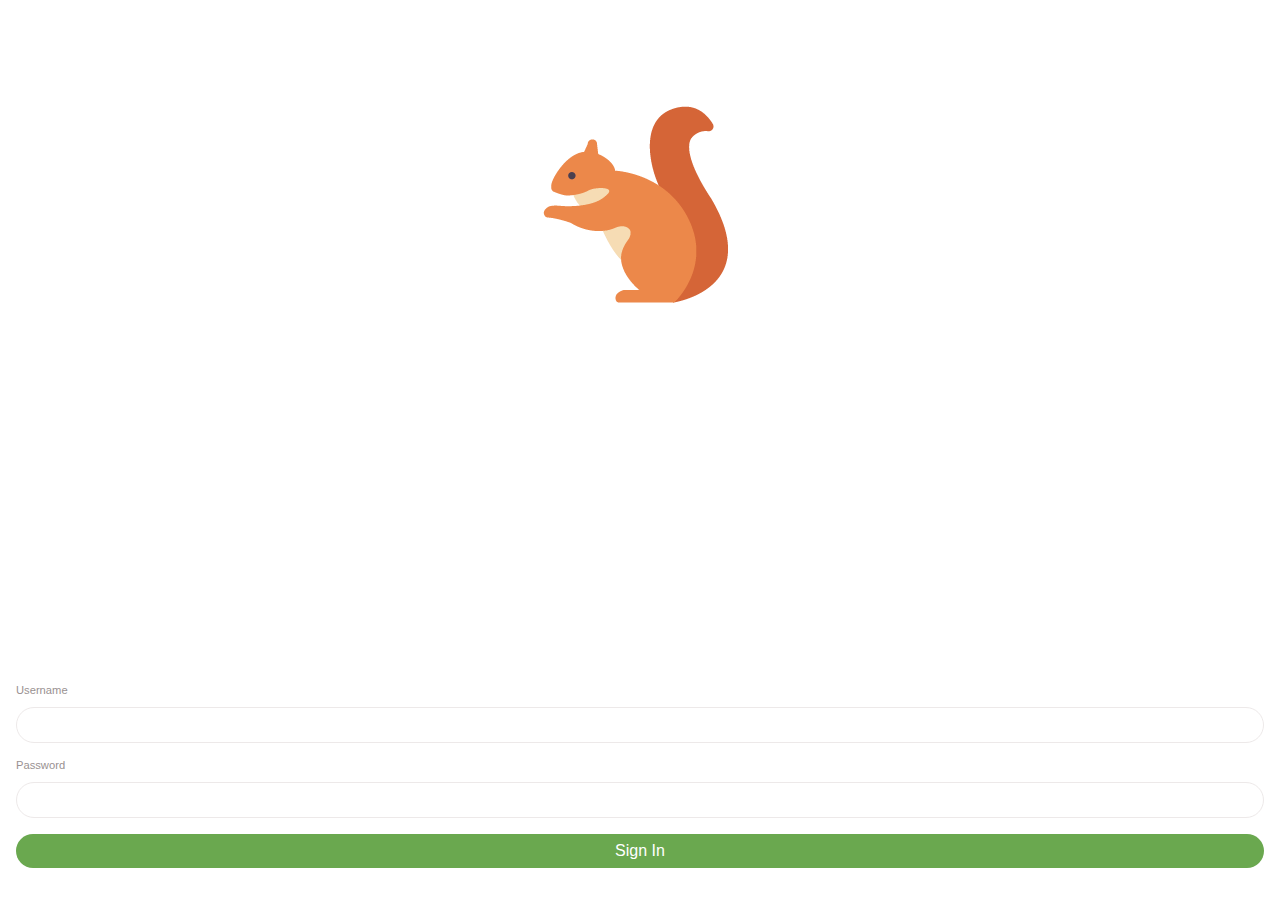
==== kim.hyunsoo/Midterm/index.html @ 4f93d324 "update" ====
<!DOCTYPE html>
<html lang="en">
<head>
   <meta charset="UTF-8">
   <meta name="viewport" content="width=device-width, initial-scale=1.0">
   <title>Squirrel Tracker</title>

   <link rel="stylesheet" href="lib/css/jquery.mobile.structure-1.4.5.min.css">
   <link rel="stylesheet" href="css/app.css">

   <script src="lib/js/jquery-2.2.4.min.js"></script>

   <script src="js/app.js"></script>

   <script src="lib/js/jquery.mobile-1.4.5.min.js"></script>
</head>
<body>


   <section data-role="page" id="signin-page">
      <div data-role="main" class="display-flex flex-vertical">
         <div class="logo">
               <img src="images/logo.png" alt="">
         </div>
         <div class="flex-stretch"></div>
         <div class="flex-none">
            <form class="form" id="signin-form" data-ajax="false" style="padding:1em">
               <div class="form-control">
                  <label for="signin-username" class="form-label">Username</label>
                  <input class="form-input" type="text" id="signin-username" data-role="none">
               </div>
               <div class="form-control">
                  <label for="signin-password" class="form-label">Password</label>
                  <input class="form-input" type="password" id="signin-password" data-role="none">
               </div>
               <div class="form-control">
                  <a href="#recent-page" class="form-button">Sign In</a>
               </div>
            </form>
         </div>
      </div>
   </section>


   <section data-role="page" id="recent-page">
      <div data-role="main">
         MAP!
      </div>
      <footer data-role="footer">
         <a href="#recent-page">Recent</a>
         <a href="#list-page">List</a>
         <a href="#user-profile-page">Profile</a>
      </footer>
   </section>


   <section data-role="page" id="list-page">
      <header data-role="header">
         <h1>Search</h1>
      </header>
      <div data-role="main">
         <!-- ul>li*10>a[href=#animal-profile-page]>{Animal $} -->
         <ul>
            <li><a href="#animal-profile-page">Animal 1</a></li>
            <li><a href="#animal-profile-page">Animal 2</a></li>
            <li><a href="#animal-profile-page">Animal 3</a></li>
            <li><a href="#animal-profile-page">Animal 4</a></li>
            <li><a href="#animal-profile-page">Animal 5</a></li>
            <li><a href="#animal-profile-page">Animal 6</a></li>
            <li><a href="#animal-profile-page">Animal 7</a></li>
            <li><a href="#animal-profile-page">Animal 8</a></li>
            <li><a href="#animal-profile-page">Animal 9</a></li>
            <li><a href="#animal-profile-page">Animal 10</a></li>
         </ul>
      </div>
      <footer data-role="footer">
         <a href="#recent-page">Recent</a>
         <a href="#list-page">List</a>
         <a href="#user-profile-page">Profile</a>
      </footer>
   </section>


   <section data-role="page" id="user-profile-page">
      <div data-role="main">
         Profile
         <p>
            <a href="#signin-page">Sign Out</a>
         </p>
      </div>
      <footer data-role="footer">
         <a href="#recent-page">Recent</a>
         <a href="#list-page">List</a>
         <a href="#user-profile-page">Profile</a>
      </footer>
   </section>


   <section data-role="page" id="animal-profile-page">
      <header data-role="header">
         <h1>Search</h1>
         <a href="#" data-rel="back">Back</a>
      </header>
      <div data-role="main">
         Animal Profile
      </div>
   </section>

</body>
</html>
---- kim.hyunsoo/Midterm/css/app.css ----
/* CSS RESET */

*, *::after, *::before {
   box-sizing:border-box;
}

:root {
   --font-sans:Helvetica, Arial, sans-serif;
   --font-serif:Cambria, Georgia, serif;


   --color-neutral-light:#ede9e9;
   --color-neutral-medium:#999191;
   --color-neutral-dark:#343030;

   --color-main-light:#e5f1f2;
   --color-main-medium:#4ba0a8;
   --color-main-dark:#0a4349;

   --color-white:#fff;
   --color-black:#111;

   --color-neutral-green:#6aa84f;
  --color-neutral-orange:#ff9f6f;

   --header-height:3rem;
}

body {
   margin:0;
   font-size:100%;
   font-family:var(--font-sans);
}

h1,
h2,
h3,
h4,
h5,
h6 {
   font-family:var(--font-sans);
}

a {
   color:inherit;
   text-decoration:none;
   font-weight:bold;
}
a:hover {
   text-decoration: underline;
}





/* Layout Classes */
.hidden { display:none; }

.display-flex { display:flex; }
.display-block { display:block; }
.display-inline-flex { display:inline-flex; }
.display-inline-block { display:inline-block; }

.flex-stretch { flex:1 1 auto; }
.flex-none { flex:none; }

.flex-align-center { align-items:center; }
.flex-justify-center { justify-content:center; }
.flex-vertical { flex-direction:column; }






/* PAGE ELEMENTS */
[data-role="page"].ui-page-active {
   display:flex;
   flex-direction:column;
}
[data-role="main"] {
   flex: 1 1 100%;
}
[data-role="footer"],
[data-role="header"] {
   flex: none;
   height: var(--header-height);
   line-height: var(--header-height);
   border-width:0;
   background-color: var(--color-white);
   box-shadow:0 0 5px rgba(0,0,0,0.2);
   position:relative;
   overflow:hidden;
}

.ui-header .ui-title {
   position:absolute;
   top:0;
   left:0;
   width:100%;
   height:100%;
   text-align:center;
   margin:0;
   font-size:1rem;
   padding:0;
}


/* logo */
.logo {
  margin-left: auto;
  margin-right: auto;
  padding: 100px;

}




/* FORM ELEMENTS */
.form-control {
    margin: 1em 0;
}
.ui-mobile .form-label {
    margin: 1em 0;
    font-size: 0.7em;
    color: var(--color-neutral-medium);
}
.form-input {
    width: 100%;
    display: inline-block;
    border: 1px solid var(--color-neutral-light);
    margin: 0;
    padding: 0.5em 1em;
    border-radius: 1.3em;
    outline: 0;
    font:inherit;
}
.form-button {
    margin: 0;
    padding: 0.5em 1em;
    border-radius: 1.3em;
    border-width:0;
    background-color:var(--color-neutral-green);
    outline: 0;
    width: 100%;
    display: inline-block;
    font:inherit;
    text-align:center;
    cursor:pointer;
    color:white;
}
.form-button:hover {
   text-decoration:none;
   background-color:var(--color-neutral-white);
   color: black;
}
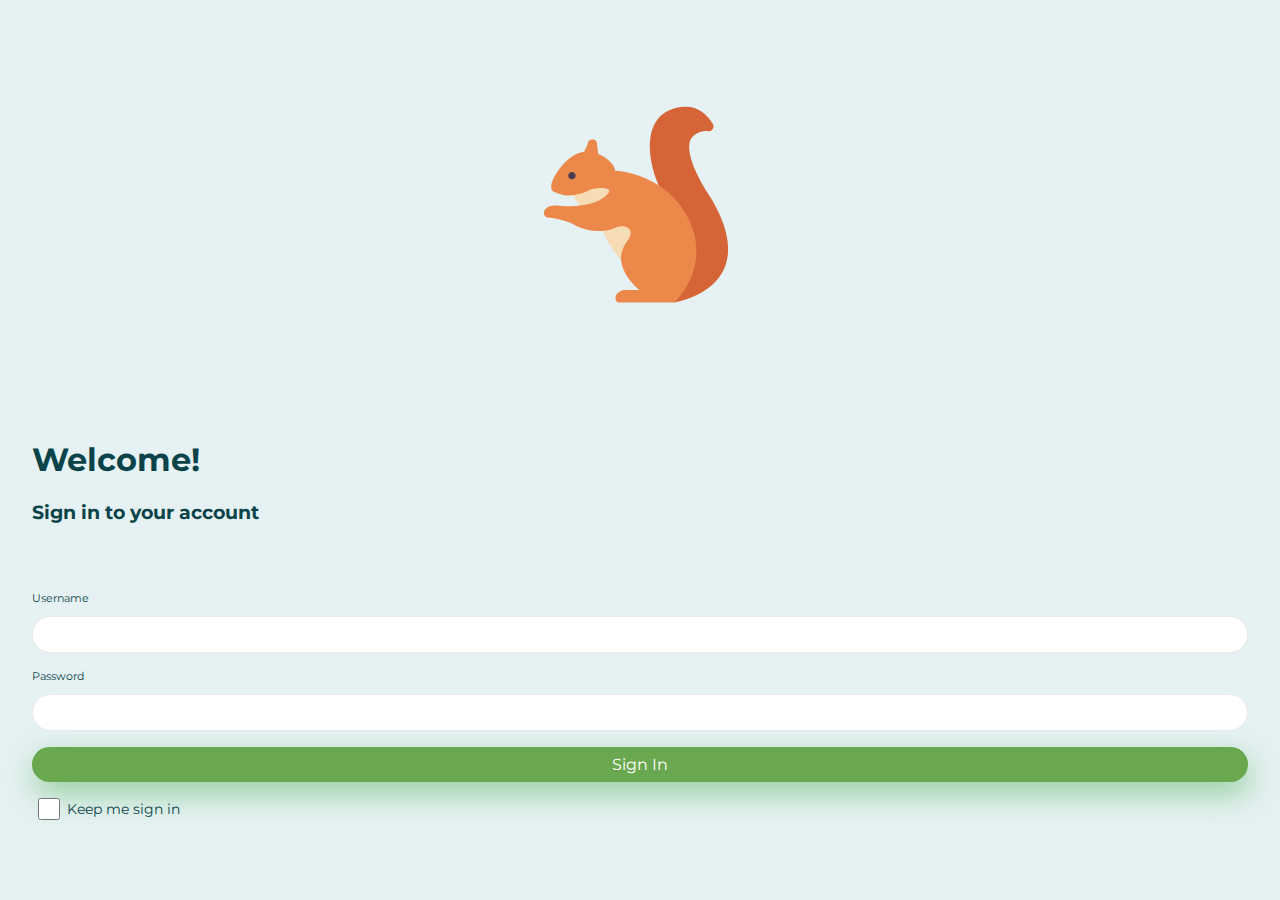
==== commit 3a17d220: "Midterm" ====
--- a/kim.hyunsoo/Midterm/index.html
+++ b/kim.hyunsoo/Midterm/index.html
@@ -10,101 +10,426 @@
 
    <script src="lib/js/jquery-2.2.4.min.js"></script>
 
+   <script src="js/signin.js"></script>
    <script src="js/app.js"></script>
 
    <script src="lib/js/jquery.mobile-1.4.5.min.js"></script>
 </head>
 <body>
 
-
+   <!--SIGNI-IN SECTION -->
    <section data-role="page" id="signin-page">
+      <div data-role="main" class="display-flex flex-vertical" style="background: var(--color-main-light);">
+         <div class="logo">
+               <img src="images/logo.png" alt="">
+         </div>
+         <div class="flex-stretch"></div>
+         <div class="flex-none">
+            <div class="welcome">
+               <h1>Welcome!</h1>
+               <h3>Sign in to your account</h3>
+            </div>
+
+            <form class="form" id="signin-form" data-ajax="false" style="padding:2em">
+               <div class="form-control">
+                  <label for="signin-username" class="form-label">Username</label>
+                  <input class="form-input" type="text" id="signin-username" data-role="none">
+               </div>
+               <div class="form-control">
+                  <label for="signin-password" class="form-label">Password</label>
+                  <input class="form-input" type="password" id="signin-password" data-role="none">
+               </div>
+               <div class="form-control">
+                   <input type="submit" class="form-button" value="Sign In" data-role="none">
+                   <label class="keep">Keep me sign in
+                     <input type="checkbox">
+                   </label>
+               </div>
+            </form>
+            <div class="register">
+               <p>Don't have an account? <a href="#register-page">Track Now!</a></p>
+            </div>
+
+
+         </div>
+      </div>
+   </section>
+
+   <!--SIGNI-UP SECTION -->
+      <section data-role="page" id="register-page">
+
+      <div id="triangle-left"></div>
+      
       <div data-role="main" class="display-flex flex-vertical">
          <div class="logo">
-               <img src="images/logo.png" alt="">
-         </div>
+            <img src="images/logo-c.png" alt="">
+         </div>
+
          <div class="flex-stretch"></div>
+
          <div class="flex-none">
-            <form class="form" id="signin-form" data-ajax="false" style="padding:1em">
+            <div class="welcome">
+               <h1>Welcome!</h1>
+               <h3>Please register your account</h3>
+            </div>
+
+            <form action="" id="signin-form" data-ajax="false" class="form" style="padding: 1em">
                <div class="form-control">
                   <label for="signin-username" class="form-label">Username</label>
                   <input class="form-input" type="text" id="signin-username" data-role="none">
+               </div>
+               <div class="form-control">
+                  <label for="signin-email" class="form-label">Email</label>
+                  <input class="form-input" type="text" id="signin-email" data-role="none">
                </div>
                <div class="form-control">
                   <label for="signin-password" class="form-label">Password</label>
                   <input class="form-input" type="password" id="signin-password" data-role="none">
                </div>
-               <div class="form-control">
-                  <a href="#recent-page" class="form-button">Sign In</a>
+               <div class="form-control" style=" margin: 1.5em 0;">
+                  <a href="#recent-page" class="form-button signin-button">Save</a>
+                  <label class="keep">Keep me sign in
+                     <input type="checkbox">
+                  </label>
                </div>
             </form>
-         </div>
-      </div>
-   </section>
-
-
+
+            <div class="register">
+               <p>Already have an account? <a href="#signin-page">Sign in!</a></p>
+            </div>
+         </div>
+      </div>
+   </section>
+
+
+
+   <!-- MAP SECTION -->
    <section data-role="page" id="recent-page">
-      <div data-role="main">
-         MAP!
-      </div>
-      <footer data-role="footer">
-         <a href="#recent-page">Recent</a>
-         <a href="#list-page">List</a>
-         <a href="#user-profile-page">Profile</a>
-      </footer>
-   </section>
-
-
+      <div data-role="main"></div>
+      <footer data-role="footer" data-template="#footer-template"></footer>
+   </section>
+
+   <!-- LIST SECTION -->
    <section data-role="page" id="list-page">
       <header data-role="header">
-         <h1>Search</h1>
+         <h1>My List</h1>
+         <ul>
+            <li class="flex-stretch"></li>
+            <li>
+               <a href="#add-new-page">
+                  <img src="images/add.png" alt="" style="width:25px; padding-top: 10px">
+               </a>
+            </li>
+         </ul>
       </header>
+
       <div data-role="main">
-         <!-- ul>li*10>a[href=#animal-profile-page]>{Animal $} -->
+         <div class="search">
+            <form>
+               <input type="search" placeholder="Search">
+            </form>
+
+         <!-- Question: display sort and filter -->
+            <div class="sort">
+               <select>
+                  <option value="1">Newest</option>
+                  <option value="2">Oldest</option>
+                  <option value="3">Alphabet</option>
+               </select>
+               <select>
+                  <option value="1">Name</option>
+                  <option value="2">Type</option>
+                  <option value="3">Location</option>
+               </select>
+            </div>
+         </div>
+            
+       
+
+         <div class="overscroll">
+            <ul>
+               <li>
+                  <a href="#vehicle-profile-page" style="display: flex; position: relative;">
+                     <img src="images/logo.png">
+                     <div class="list-item-text">
+                        <h3>Name:</h3>
+                        <p>Personality:</p>
+                        <p>Location:</p>
+                     </div>
+                     <img src="images/like.png" style="width: 9%; position: absolute; right: 4%;">
+                  </a>
+               </li>
+               <li>
+                  <a href="#vehicle-profile-page" style="display: flex; position: relative;">
+                     <img src="images/logo.png">
+                     <div class="list-item-text">
+                        <h3>Name:</h3>
+                        <p>Personality:</p>
+                        <p>Location:</p>
+                     </div>
+                     <img src="images/like.png" style="width: 9%; position: absolute; right: 4%;">
+                  </a>
+               </li>
+               <li>
+                  <a href="#vehicle-profile-page" style="display: flex; position: relative;">
+                     <img src="images/logo.png">
+                     <div class="list-item-text">
+                        <h3>Name:</h3>
+                        <p>Personality:</p>
+                        <p>Location:</p>
+                     </div>
+                     <img src="images/like.png" style="width: 9%; position: absolute; right: 4%;">
+                  </a>
+               </li>
+               <li>
+                  <a href="#vehicle-profile-page" style="display: flex; position: relative;">
+                     <img src="images/logo.png">
+                     <div class="list-item-text">
+                        <h3>Name:</h3>
+                        <p>Personality:</p>
+                        <p>Location:</p>
+                     </div>
+                     <img src="images/like.png" style="width: 9%; position: absolute; right: 4%;">
+                  </a>
+               </li>
+               <li>
+                  <a href="#vehicle-profile-page" style="display: flex; position: relative;">
+                     <img src="images/logo.png">
+                     <div class="list-item-text">
+                        <h3>Name:</h3>
+                        <p>Personality:</p>
+                        <p>Location:</p>
+                     </div>
+                     <img src="images/like.png" style="width: 9%; position: absolute; right: 4%;">
+                  </a>
+               </li>
+               <li>
+                  <a href="#vehicle-profile-page" style="display: flex; position: relative;">
+                     <img src="images/logo.png">
+                     <div class="list-item-text">
+                        <h3>Name:</h3>
+                        <p>Personality:</p>
+                        <p>Location:</p>
+                     </div>
+                     <img src="images/like.png" style="width: 9%; position: absolute; right: 4%;">
+                  </a>
+               </li>
+               <li>
+                  <a href="#vehicle-profile-page" style="display: flex; position: relative;">
+                     <img src="images/logo.png">
+                     <div class="list-item-text">
+                        <h3>Name:</h3>
+                        <p>Personality:</p>
+                        <p>Location:</p>
+                     </div>
+                     <img src="images/like.png" style="width: 9%; position: absolute; right: 4%;">
+                  </a>
+               </li>
+               <li>
+                  <a href="#vehicle-profile-page" style="display: flex; position: relative;">
+                     <img src="images/logo.png">
+                     <div class="list-item-text">
+                        <h3>Name:</h3>
+                        <p>Personality:</p>
+                        <p>Location:</p>
+                     </div>
+                     <img src="images/like.png" style="width: 9%; position: absolute; right: 4%;">
+                  </a>
+               </li>
+               
+            </ul>
+         </div>
+      </div>
+
+      <footer data-role="footer" data-template="#footer-template"></footer>
+   </section>
+
+   <!-- USER PROFILE SECTION -->
+   <section data-role="page" id="user-profile-page">
+       <header data-role="header" style="height: 20vh; border-bottom-left-radius: 30px; border-bottom-right-radius: 30px;">
+         <h1>Profile</h1>
          <ul>
-            <li><a href="#animal-profile-page">Animal 1</a></li>
-            <li><a href="#animal-profile-page">Animal 2</a></li>
-            <li><a href="#animal-profile-page">Animal 3</a></li>
-            <li><a href="#animal-profile-page">Animal 4</a></li>
-            <li><a href="#animal-profile-page">Animal 5</a></li>
-            <li><a href="#animal-profile-page">Animal 6</a></li>
-            <li><a href="#animal-profile-page">Animal 7</a></li>
-            <li><a href="#animal-profile-page">Animal 8</a></li>
-            <li><a href="#animal-profile-page">Animal 9</a></li>
-            <li><a href="#animal-profile-page">Animal 10</a></li>
+            <li class="flex-stretch"></li>
+            <li>
+               <a href="#" class="js-logout">
+                  <img src="images/edit.png" alt="">
+               </a>
+            </li>
          </ul>
-      </div>
-      <footer data-role="footer">
-         <a href="#recent-page">Recent</a>
-         <a href="#list-page">List</a>
-         <a href="#user-profile-page">Profile</a>
-      </footer>
-   </section>
-
-
-   <section data-role="page" id="user-profile-page">
+      </header>
+
       <div data-role="main">
-         Profile
-         <p>
-            <a href="#signin-page">Sign Out</a>
-         </p>
-      </div>
-      <footer data-role="footer">
-         <a href="#recent-page">Recent</a>
-         <a href="#list-page">List</a>
-         <a href="#user-profile-page">Profile</a>
-      </footer>
-   </section>
-
-
-   <section data-role="page" id="animal-profile-page">
-      <header data-role="header">
-         <h1>Search</h1>
-         <a href="#" data-rel="back">Back</a>
+
+         <div class="profile-username">Username</div>
+         <hr>
+
+         <div class="overscroll">
+            <div class="display-data">
+               <div class="display-number">
+                  <p>230</p>
+                  <p>50</p>
+               </div>
+               <div class="display-text">
+                  <p>Squirrel</p>
+                  <p>Likes</p>
+               </div>
+            </div>
+
+            <form action="" id="profile-form" data-ajax="false" class="form">
+               <div class="form-control">
+                  <label for="signin-username" class="form-label">First Name</label>
+                  <input class="form-input" type="text" id="signin-username" data-role="none">
+               </div>
+               <div class="form-control">
+                  <label for="signin-username" class="form-label">Last Name</label>
+                  <input class="form-input" type="text" id="signin-username" data-role="none">
+               </div>
+               <div class="form-control">
+                  <label for="signin-email" class="form-label">Email</label>
+                  <input class="form-input" type="email" id="signin-email" data-role="none">
+               </div>
+               <div class="form-control">
+                  <label for="signin-password" class="form-label">Password</label>
+                  <input class="form-input" type="password" id="signin-password" data-role="none">
+               </div>
+               <div class="form-control" style=" margin: 1.5em 0;">
+                  <a href="#profile-page" class="form-button signin-button" style="float: none; margin: 0 auto; margin-bottom: 10vh;">Save</a>
+               </div>
+            </form>
+         </div>
+      </div>
+
+      <footer data-role="footer" data-template="#footer-template"></footer>
+   </section>
+
+   <!-- SQUIRREL PROFILE SECTION -->
+   <section data-role="page" id="vehicle-profile-page">
+      <header data-role="header" style="height: 17vh; border-bottom-left-radius: 30px; border-bottom-right-radius: 30px;">
+            <!-- <a href="#" data-rel="back">Back</a> -->
+         <h1>Squirrel Detail</h1>
+         <ul>
+            <li>
+               <a href="#" data-rel="back">
+                  <img src="images/back.png" alt="" style="width:28px; padding-top: 10px">
+               </a>
+            </li>
+            <li class="flex-stretch"></li>
+         </ul>
       </header>
+
       <div data-role="main">
-         Animal Profile
-      </div>
-   </section>
+         <div class="overscroll">
+
+            <div class="profile-username">Name</div>
+            <!-- <a href="">
+               <img src="img/trash.png" style="padding-top: 3vh; width: 25%;">
+            </a> -->
+            <!-- <ul>
+               <li class="flex-stretch"></li>
+               <li>
+                  <a href="">
+                     <img src="img/trash.png">
+                  </a>
+               </li>
+            </ul> -->
+            
+            <hr>
+         <!--  <ul>
+               <li><img src="img/like.png" alt="" style="height: 50%; align-self: baseline;"></li>
+               <li><a href=""><img src="img/edit.png" alt=""></a></li>
+            </ul> -->
+
+            <div class="display-data">
+               <div class="display-number">
+                  <img src="images/like.png" alt="">
+                  <a href="#add-new-page">
+                     <!-- <img src="img/edit.png" alt=""> -->
+                     Edit
+                  </a>
+               </div>
+            </div>
+
+            <form action="" id="profile-form" data-ajax="false" class="form">
+               <div class="form-control">
+                  <label for="signin-username" class="form-label">Make</label>
+                  <input class="form-input" type="text" id="signin-username" data-role="none">
+               </div>
+               <div class="form-control">
+                  <label for="signin-username" class="form-label">Type</label>
+                  <input class="form-input" type="text" id="signin-username" data-role="none">
+               </div>
+               <div class="form-control">
+                  <label for="signin-username" class="form-label">Location</label>
+                  <input class="form-input" type="text" id="signin-username" data-role="none">
+               </div>
+            </form>
+         </div>
+      </div>
+   </section>
+
+   <!-- ADD NEW SECTION -->
+   <section data-role="page" id="add-new-page">
+      <header data-role="header" style="height: 17vh; border-bottom-left-radius: 30px; border-bottom-right-radius: 30px;">
+         <h1>Squirrel Detail</h1>
+         <ul>
+            <li>
+               <a href="#" data-rel="back">
+                  <img src="images/back.png" alt="" style="width: 28px;padding-top: 10px;">
+               </a>
+            </li>
+            <li class="flex-stretch"></li>
+         </ul>
+      </header>
+
+      <div data-role="main">
+         <form action="" id="profile-form" data-ajax="false" class="form">
+            <div class="form-control">
+               <label for="model" class="form-label">Name</label>
+               <input class="form-input" type="text" id="model" data-role="none">
+            </div>
+            <div class="form-control">
+               <label for="make" class="form-label">Make</label>
+               <input class="form-input" type="text" id="make" data-role="none">
+            </div>
+            <div class="form-control">
+               <label for="vehicle-type" class="form-label">Type</label>
+               <select class="form-input" type="text" id="vehicle-type" data-role="none">
+                  <option value="1">Tree squirrel</option>
+                  <option value="2">Ground squirrel</option>
+                  <option value="3">Chipmunk</option>
+                  <option value="3">Flying squirrel</option>
+               </select>
+            </div>
+            <div class="form-control">
+               <label for="locatioin" class="form-label">Location</label>
+               <input class="form-input" type="text" id="locatioin" data-role="none">
+            </div>
+         
+            <div class="form-control" style=" margin: 1.5em 0;">
+               <a href="#vehicle-profile-page" class="form-button signin-button" style="float: none; margin: 0 auto;">Save</a>
+            </div>
+         </form>
+      </div>
+   </section>
+
+   <script type="text/template" id="footer-template">
+      <ul>
+         <li><a href="#recent-page">
+            <img src="images/pin.png" alt=""></a>
+         </li>
+         <li><a href="#list-page">
+            <img src="images/home.png" alt=""></a>
+         </li>
+         <li><a href="#user-profile-page">
+            <img src="images/profile.png" alt=""></a>
+         </li>
+      </ul>
+   </script>
+
+
+
+
+   
 
 </body>
 </html>--- a/kim.hyunsoo/Midterm/css/app.css
+++ b/kim.hyunsoo/Midterm/css/app.css
@@ -1,12 +1,13 @@
 /* CSS RESET */
+@import url('https://fonts.googleapis.com/css2?family=Cabin:ital,wght@0,400;0,500;0,600;0,700;1,400;1,500;1,600;1,700&family=Montserrat:ital,wght@0,100;0,200;0,300;0,400;0,500;0,600;0,700;0,800;0,900;1,100;1,200;1,300;1,400;1,500;1,600;1,700;1,800;1,900&family=Roboto&display=swap');
 
 *, *::after, *::before {
    box-sizing:border-box;
 }
 
 :root {
-   --font-sans:Helvetica, Arial, sans-serif;
-   --font-serif:Cambria, Georgia, serif;
+   --font-sans:Montserrat, Cabin, sans-serif;
+   
 
 
    --color-neutral-light:#ede9e9;
@@ -39,6 +40,7 @@
 h5,
 h6 {
    font-family:var(--font-sans);
+   color: var(--color-main-dark);
 }
 
 a {
@@ -76,34 +78,89 @@
 
 /* PAGE ELEMENTS */
 [data-role="page"].ui-page-active {
-   display:flex;
-   flex-direction:column;
-}
+  display:flex;
+    flex-direction:column;
+    position: fixed;
+    top: 0;
+    left: 0;
+    width: 100%;
+    height: 100%;
+    overflow: hidden;
+}
+
+
 [data-role="main"] {
-   flex: 1 1 100%;
-}
-[data-role="footer"],
+  flex: 1 1 100%;
+    overflow: hidden;
+    position: relative;
+}
+
+[data-role="header"],
+[data-role="footer"] {
+  flex: none;
+  line-height: var(--header-height);
+  border-width: 0;
+  background-color: var(--color-white);
+  box-shadow: 2px 2px 30px rgb(0 0 0 / 10%);
+  position: relative;
+  overflow: hidden;
+}
+
+.ui-header .ui-title {
+  position: absolute;
+  top: 7vh;
+  left: 0;
+  width: 100%;
+  height: 100%;
+  text-align: center;
+  margin: 0;
+  font-size: 1.5rem;
+  padding: 0;
+  font-weight: 700;
+  background-color: var(--color-main-green);
+  color: var(--color-main-dark);
+}
+
+.ui-title a img{
+  width: 40px;
+}
+
+.ui-checkbox {
+  width: 50%;
+}
+
+.ui-input-search {
+  border: 1px solid var(--color-main-light);
+  border-radius: 1em;
+}
+
 [data-role="header"] {
-   flex: none;
-   height: var(--header-height);
-   line-height: var(--header-height);
-   border-width:0;
-   background-color: var(--color-white);
-   box-shadow:0 0 5px rgba(0,0,0,0.2);
-   position:relative;
-   overflow:hidden;
-}
-
-.ui-header .ui-title {
-   position:absolute;
-   top:0;
-   left:0;
-   width:100%;
-   height:100%;
-   text-align:center;
-   margin:0;
-   font-size:1rem;
-   padding:0;
+  height: 15vh;
+  background-color: var(--color-main-light);
+}
+
+[data-role="header"] img {
+  width: 30%;
+}
+
+[data-role="footer"] {
+  text-align: center;
+  height: var(--header-height);
+}
+
+[data-role="button"] {
+  padding: 0;
+  /*margin-left: 5%;*/
+}
+
+/*[data-role="footer"] img {
+  width: 30%;
+}*/
+
+.overscroll {
+  overflow: auto;
+  height: 100%;
+    width: 100%;
 }
 
 
@@ -115,17 +172,72 @@
 
 }
 
+/* Navigation Elements */
+[data-role="header"] ul,
+#vehicle-profile-page [data-role="main"] ul {
+  top: 7vh;
+  list-style-type: none;
+  margin: 0;
+  padding: 0;
+  display: flex;
+  position: relative;
+}
+
+[data-role="footer"] ul {
+  list-style-type: none;
+  margin: 0;
+  padding: 0;
+  display: flex;
+  position: relative;
+}
+
+[data-role="header"] li,
+#vehicle-profile-page [data-role="main"] li{
+  border-bottom: 0;
+}
+
+[data-role="footer"] li {
+    text-align: center;
+    flex: 1 1 auto;
+}
+
+[data-role="header"] a,
+#vehicle-profile-page [data-role="main"] a {
+    display: block;
+    margin: 0;
+    padding: 0 1em;
+    text-align: right;
+}
+
+[data-role="footer"] a {
+  display: block;
+  margin: 0;
+    padding: 7px 1em;
+    text-align: center;
+}
+
+[data-role="footer"] img {
+  height: 4vh;
+}
+
+#vehicle-profile-page [data-role="header"] ul li a,
+#add-new-page [data-role="header"] ul li a {
+  text-align: left;
+}
 
 
 
 /* FORM ELEMENTS */
+#signin-form{
+  margin-bottom: 100px;
+}
 .form-control {
     margin: 1em 0;
 }
 .ui-mobile .form-label {
     margin: 1em 0;
     font-size: 0.7em;
-    color: var(--color-neutral-medium);
+    color: var(--color-main-dark);
 }
 .form-input {
     width: 100%;
@@ -150,9 +262,170 @@
     text-align:center;
     cursor:pointer;
     color:white;
+    box-shadow: 2px 12px 30px rgb(76 175 80 / 50%);
 }
 .form-button:hover {
    text-decoration:none;
    background-color:var(--color-neutral-white);
    color: black;
-}+
+}
+
+.welcome {
+  margin-left: 2em;
+
+}
+
+.register{
+  text-align: center;
+  margin-bottom: 2em;
+}
+
+/* MAP */
+#recent-page {
+  background-color: var(--color-main-light);
+}
+
+#recent-page [data-role="main"] {
+  background-image: url('../images/map.png');
+  background-position: center;
+  background-color: var(--color-main-light-light);
+  background-size: cover;
+}
+
+/* LIST */
+#list-page {
+  color: var(--color-main-dark);
+}
+
+.search {
+  margin-top: 3vh;
+}
+
+.search form {
+  width: 95%; 
+  height: 5vh; 
+  margin: 0 auto;
+}
+
+.sort {
+  width: 100%;
+  margin: 0 auto;
+  display: flex;
+}
+
+.sort .ui-btn {
+  padding: 0.3em 20px;
+}
+
+.sort .ui-select {
+  border: 1px solid var(--color-main-light);
+  border-radius: 1em;
+  margin-left: 3%;
+}
+
+#list-page .overscroll ul {
+  list-style-type: none;
+  padding: 0;
+}
+
+#list-page .overscroll ul li {
+  margin-bottom: 2vh;
+  box-shadow: 2px 2px 30px rgb(0 0 0 / 10%);
+  padding: 15px 10px;
+}
+
+ #list-page .overscroll ul li img {
+  width: 18%;
+  align-self: center;
+  padding: 7px;
+}
+
+.list-item-text {
+  margin-left: 8%;
+}
+
+.list-item-text h3 {
+  margin: 1vh 0;
+  font-weight: 600;
+}
+
+.list-item-text p {
+  margin: 0;
+  font-weight: 400;
+}
+
+
+/* PROFILE */
+#profile-page {
+  color: var(--color-main-dark);
+}
+
+.profile-username {
+  margin: 3vh auto;
+  font-size: 1.5em;
+  font-weight: 600;
+  text-align: center;
+}
+
+.display-data {
+  margin-top: 4vh;
+}
+
+.display-number,
+.display-text {
+  display: flex;
+  font-size: 1em;
+  font-weight: 400;
+  text-align: center;
+}
+
+.display-number {
+  font-size: 1.5em;
+}
+
+.display-number p,
+.display-text p {
+  margin: 0 auto;
+}
+
+.display-number img {
+  width: 10%;
+  height: 10%;
+  margin: 0 25%;
+}
+
+#profile-form {
+  padding: 0.8em 2em 1em 2em;
+}
+
+#vehicle-profile-page [data-role="main"] ul {
+  width: 100%;
+  height: 10vh;
+  top: 0;
+}
+
+#vehicle-profile-page [data-role="main"] ul li {
+  text-align: center;
+  flex: 1;
+}
+
+/*#vehicle-profile-page [data-role="main"] ul li img {
+  width: 50%;
+  align-self: center;
+}*/
+
+#vehicle-profile-page [data-role="main"] ul li a {
+  height: 50%;
+  text-align: center;
+}
+
+#vehicle-profile-page [data-role="main"] ul li a img {
+  height: 100%;
+}
+
+[data-role="back"]{
+  width:28px;
+  padding-top: 10px;
+}
+
